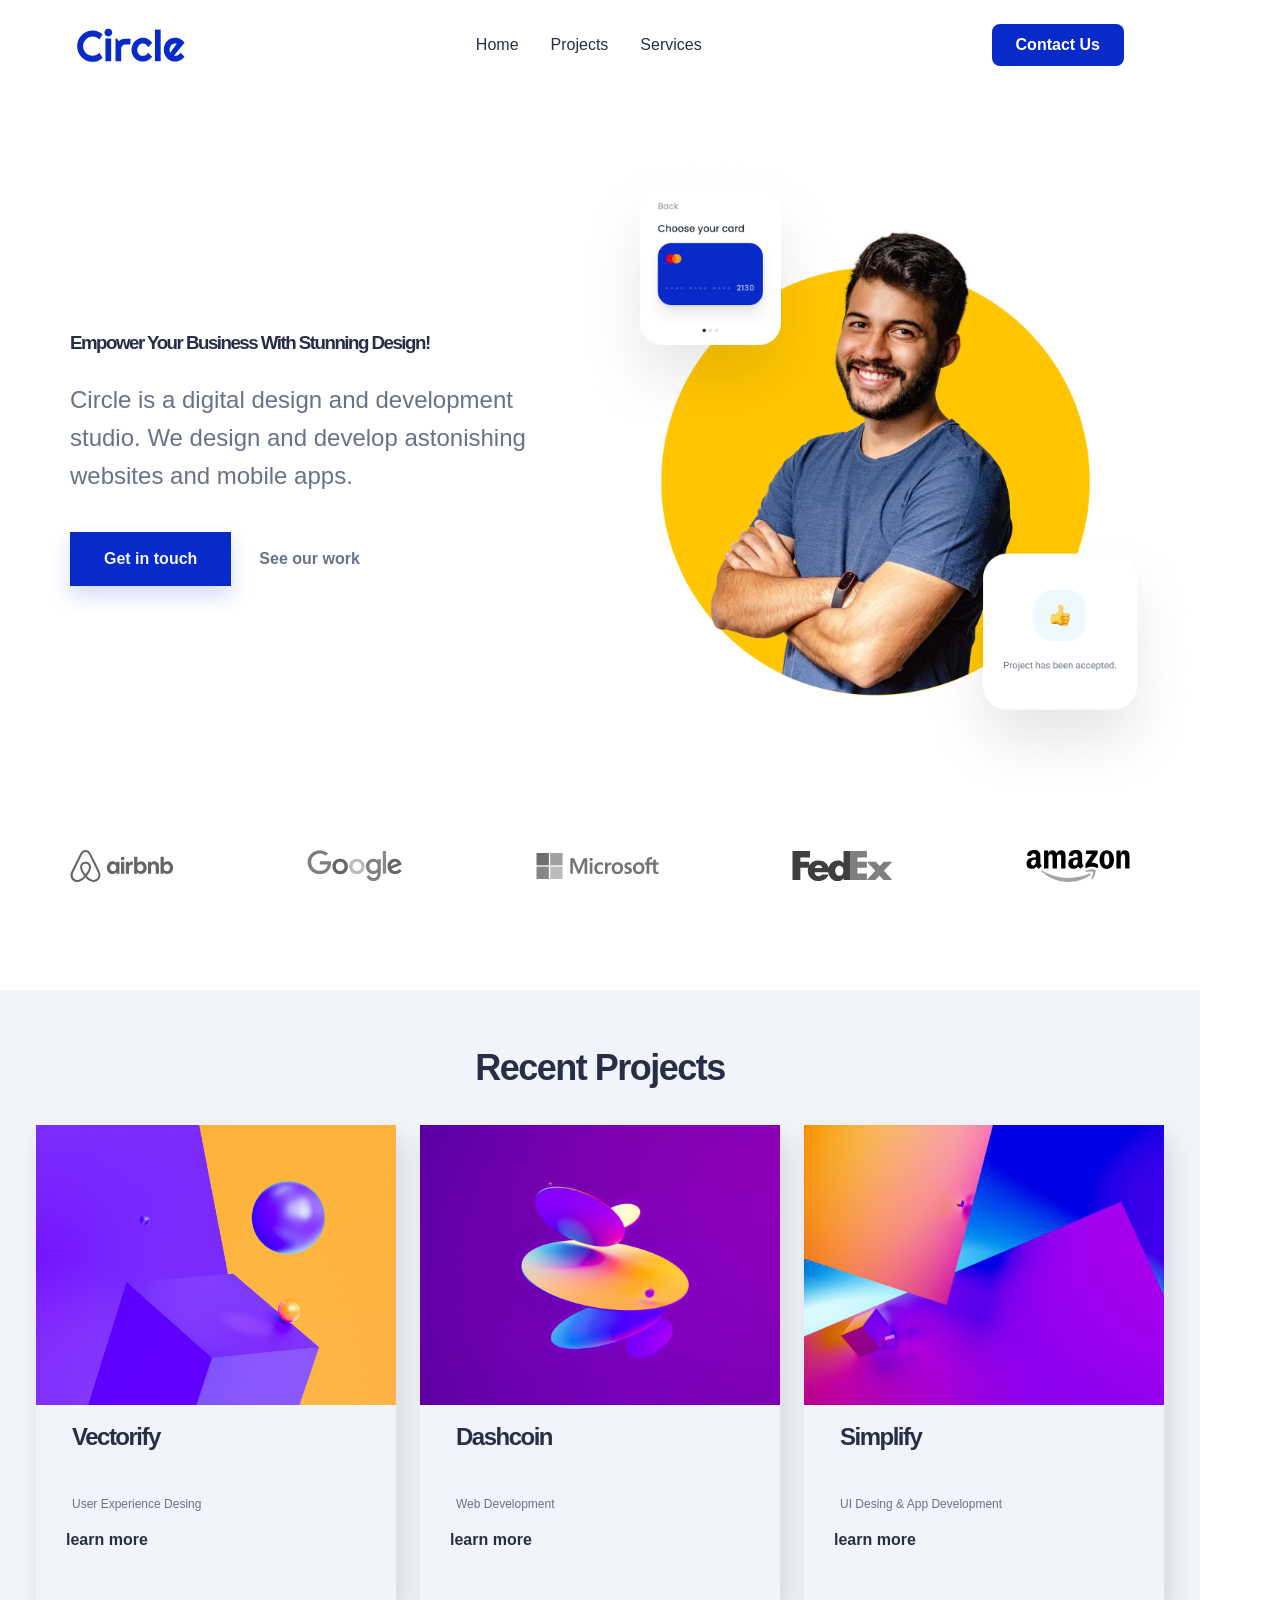
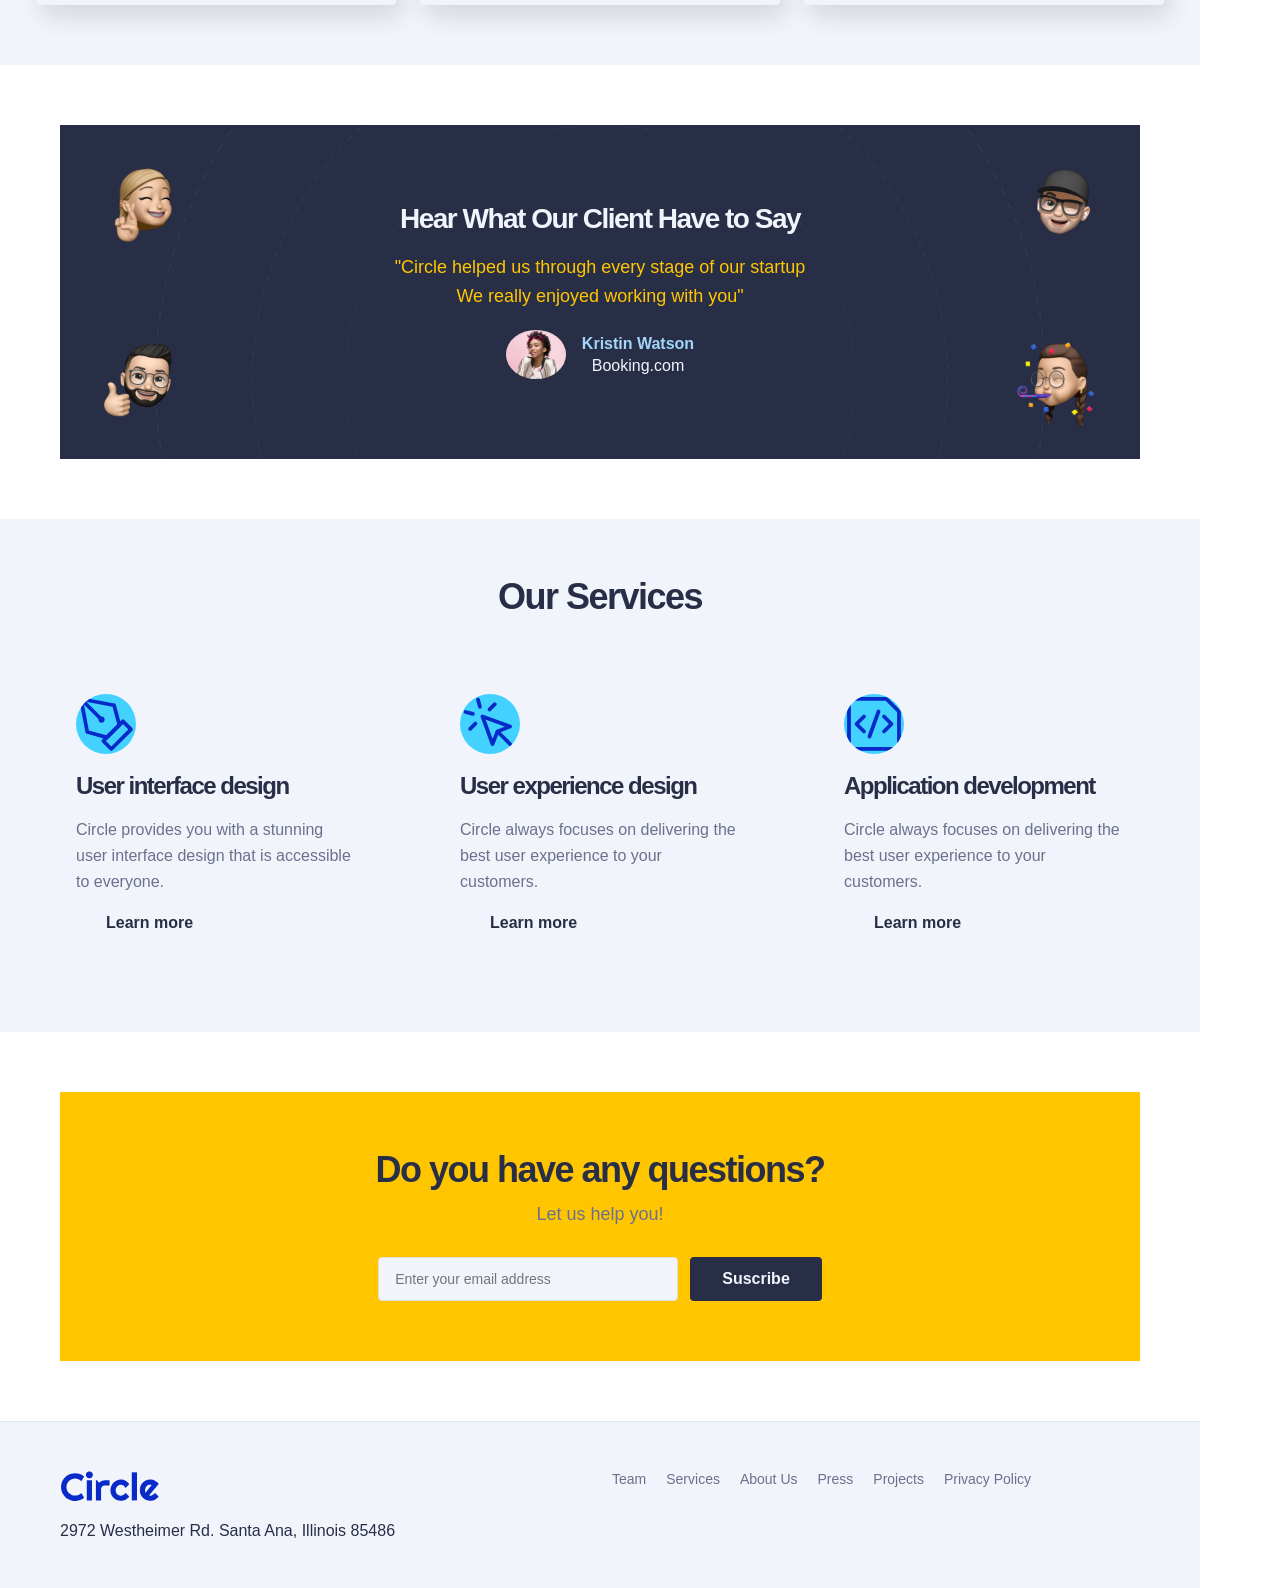
==== index.html @ 549e9a85 "correccion  09-04-2026_1614" ====
<!doctype html>
<html lang="en">
  <head>
    <meta charset="UTF-8" />
    <meta name="viewport" content="width=device-width, initial-scale=1.0" />
    <link rel="stylesheet" href="./css/styleResponsive.css" />
    <link rel="stylesheet" href="./css/global.css" />
    <link rel="stylesheet" href="./css/index.css" />
    <title>Circle</title>
  </head>
  <body>
    <header class="header">
      <nav class="header-inner">
        <img
          src="./assets/logos/circle.svg"
          alt="Logo de circle"
          class="logo"
        />
        <!-- menu_de_navegacion -->
        <input type="checkbox" id="menu-toggle" class="menu-toggle" />
        <label for="menu-toggle" class="hamburger">☰</label>
        <nav class="menu">
          <ul>
            <li><a href="#">Home</a></li>
            <li><a href="#projects">Projects</a></li>
            <li><a href="#services">Services</a></li>
          </ul>
        </nav>

        <button class="btn-contact"><a href="./page/formulario.html">Contact Us</a></button>
      </nav>
    </header>

    <article>
      <!-- Primera seccion -->
      <section class="section1">
        <div class="section1-container">
          <div class="part-One-Section-One">
            <h1>Empower Your Business With Stunning Design!</h1>
            <p>
              Circle is a digital design and development studio. We design and
              develop astonishing websites and mobile apps.
            </p>

            <div class="buttons">
              <a href="#newsletter" class="btn-primary">Get in touch</a>
              <a href="#projects" class="btn-secondary">See our work</a>
            </div>
          </div>

          <div class="part-One-Section-two">
            <img
              class="hero-main"
              src="./assets/hero-section/hero-image.png"
              alt="Hero image"
            />
            <video
              class="hero-video-player"
              src="./assets/hero-section/hero-video.mp4"
              alt="Hero video"
              preload="auto"
              muted
            ></video>
            <img
              class="hero-card card-top"
              src="./assets/hero-section/card-1.png"
              alt="Choose your card"
            />
            <img
              class="hero-card card-bottom"
              src="./assets/hero-section/card-2.png"
              alt="Project accepted"
            />
          </div>
        </div>

        <div class="part-One-Section-three">
          <a href="https://www.airbnb.com" target="_blank" rel="noopener noreferrer">
            <img src="./assets/logos/airbnb-logo.svg" alt="airbnb-logo" loading="lazy" />
          </a>
          <a href="https://www.google.com" target="_blank" rel="noopener noreferrer">
            <img src="./assets/logos/google-logo.svg" alt="google-logo" loading="lazy" />
          </a>
          <a href="https://www.microsoft.com" target="_blank" rel="noopener noreferrer">
            <img src="./assets/logos/microsoft-logo.svg" alt="microsoft-logo" loading="lazy" />
          </a>
          <a href="https://www.fedex.com" target="_blank" rel="noopener noreferrer">
            <img src="./assets/logos/fedex-logo.svg" alt="fedex-logo" loading="lazy" />
          </a>
          <a href="https://www.amazon.com" target="_blank" rel="noopener noreferrer">
            <img src="./assets/logos/amazon-logo.svg" alt="amazon-logo" loading="lazy" />
          </a>
        </div>
      </section>
      <!-- Segunda Seccion -->
      <section class="section2" id="projects">
        <h2>Recent Projects</h2>
        <div class="sectiontwo_container">
          <a href="./page/projectPage.html" class="part-two-target-One">
            <img class="oneImg" src="./assets/projects-section/1.jpg" alt="projects-section" loading="lazy" />
            <h3>Simplify</h3>
            <p>UI Desing & App Development</p>
            <span class="learn-more">learn more</span>
          </a>
          <a href="./page/projectPage.html" class="part-two-target-two">
            <img class="twoImg" src="./assets/projects-section/2.jpg" alt="projects-section2" loading="lazy" />
            <h3>Dashcoin</h3>
            <p>Web Development</p>
            <span class="learn-more">learn more</span>
          </a>
          <a href="./page/projectPage.html" class="part-two-target-three">
            <img class="threeImg" src="./assets/projects-section/3.jpg" alt="projects-section3" loading="lazy" />
            <h3>Vectorify</h3>
            <p>User Experience Desing</p>
            <span class="learn-more">learn more</span>
          </a>
        </div>
      </section>
      <!-- TerceraSección -->
      <section class="section3">
        <img
          src="./assets/testimonial-section/memoji-1.png"
          class="corner tl"
          alt=""
          loading="lazy"
        />
        <img
          src="./assets/testimonial-section/memoji-2.png"
          class="corner tr"
          alt=""
          loading="lazy"
        />
        <img
          src="./assets/testimonial-section/memoji-3.png"
          class="corner bl"
          alt=""
          loading="lazy"
        />
        <img
          src="./assets/testimonial-section/memoji-4.png"
          class="corner br"
          alt=""
          loading="lazy"
        />

        <div class="content">
          <h3>Hear What Our Client Have to Say</h3>
          <p class="testimonial">
            "Circle helped us through every stage of our startup <br />
            We really enjoyed working with you"
          </p>
          <div class="section-profile">
            <img
              src="./assets/testimonial-section/profile.png"
              class="profile"
              alt="imagenprofile"
              loading="lazy"
            />
            <div class="container-name-client">
              <p class="client-name">Kristin Watson</p>
              <p class="client-title">Booking.com</p>
            </div>
            
          </div>
        </div>
      </section>
      <!-- cuartaSeccion -->
      <section class="section4" id="services">
        <h2>Our Services</h2>
        <div class="sectionfour_container">
          <div class="part-four-target-One">
            <img
              class="oneIco"
              src="./assets/services-section/icons/1.svg"
              alt="projects-section"
              loading="lazy"
            />
            <h3>User interface design</h3>
            <p>
              Circle provides you with a stunning user interface design that is
              accessible to everyone.
            </p>
            <a href="#" class="learn-more">Learn more</a>
          </div>
          <div class="part-four-target-two">
            <img
              class="twoIco"
             src="./assets/services-section/icons/2.svg"
              alt="projects-section2"
              loading="lazy"
            />
            <h3>User experience design</h3>
            <p>
              Circle always focuses on delivering the best user experience to
              your customers.
            </p>
            <a href="#" class="learn-more">Learn more</a>
          </div>
          <div class="part-four-target-three">
            <img
              class="threeIco"
              src="./assets/services-section/icons/3.svg"
              alt="projects-section3"
              loading="lazy"
            />
            <h3>Application development</h3>
            <p>
              Circle always focuses on delivering the best user experience to
              your customers.
            </p>
            <a href="#html" class="learn-more">Learn more</a>
          </div>
        </div>
      </section>
      <!-- quitaSeccion -->
      <section id="newsletter">
        <h2>Do you have any questions?</h2>
        <p>Let us help you!</p>
        <div class="sectioFiveEmail">
          <input type="email"  placeholder="Enter your email address" class="email-input">
          <a href="./page/formulario.html" class="btn-submit">Suscribe</a>
        </div>
        
      </section>
    </article>
    <!-- Pie de pagina -->
    <footer class="piePage">
      <article class="footer-container">
        <section>
          <img
            src="./assets/logos/circle.svg"
            alt="Logo de circle"
            class="logo-footer">
          <p>2972 Westheimer Rd. Santa Ana, Illinois 85486</p>
          </section>
        <section>
          <ul class="footer-links">
            <li><a href="#">Team</a></li>
            <li><a href="#services">Services</a></li>
            <li><a href="#">About Us</a></li>
            <li><a href="#">Press</a></li>
            <li><a href="#projects">Projects</a></li>
            <li><a href="./page/error404.html">Privacy Policy</a></li>
          </ul>
        </section>
      </article>
    </footer>
    <script src="./JavaScript/global.js" defer></script>
    <script src="./JavaScript/index.js" defer></script>
    <script src="./JavaScript/heroVideoHover.js" defer></script>
    
    <!-- Service Worker Registration -->
    <script defer>
      if ('serviceWorker' in navigator) {
        window.addEventListener('load', () => {
          navigator.serviceWorker.register('./sw.js')
            .then(reg => {
              if (location.hostname === 'localhost') {
                console.log('✓ Service Worker registrado:', reg.scope);
              }
              
              // Detectar actualizaciones cada 5 segundos
              setInterval(() => {
                reg.update();
              }, 5000);
              
              // Cuando hay una actualización disponible, recargar página
              reg.addEventListener('updatefound', () => {
                const newWorker = reg.installing;
                newWorker.addEventListener('statechange', () => {
                  if (newWorker.state === 'installed' && navigator.serviceWorker.controller) {
                    // Nueva versión disponible, recargar
                    console.log('✓ Nueva versión disponible - recargando...');
                    window.location.reload();
                  }
                });
              });
            })
            .catch(err => {
              if (location.hostname === 'localhost') {
                console.error('✗ Error registrando SW:', err);
              }
            });
        });
      }
    </script>
  </body>
  
</html>
---- css/styleResponsive.css ----
/* ============================================
   RESPONSIVE DESIGN - MEDIA QUERIES
   ============================================ */

/* TABLETS (768px y menores) */
@media (max-width: 768px) {
  * {
    max-width: 100%;
  }

  /* Header */
  .hamburger {
    display: block;
    font-size: 24px;
    cursor: pointer;
  }

  .menu {
    display: none;
  }

  .menu-toggle:checked + .hamburger + .menu {
    display: flex !important;
  }

  .header-inner {
    width: 95%;
    flex-wrap: wrap;
    gap: 20px;
  }

  .menu ul {
    gap: 24px;
    flex-wrap: wrap;
    justify-content: center;
    width: 100%;
  }

  .menu a {
    font-size: 14px;
  }

  .btn-contact {
    padding: 12px 20px;
    font-size: 14px;
  }

  /* Section 1 */
  .section1 {
    padding: 40px 20px;
    min-height: auto;
  }

  .section1-container {
    flex-direction: column;
    gap: 30px;
  }

  .part-One-Section-One {
    max-width: 100%;
  }

  .part-One-Section-One h1 {
    font-size: 32px;
    line-height: 1.3;
    margin-bottom: 16px;
  }

  .part-One-Section-One p {
    font-size: 16px;
    margin-bottom: 24px;
  }

  .buttons {
    flex-direction: row;
    gap: 12px;
    flex-wrap: wrap;
  }

  .btn-primary,
  .btn-secondary {
    flex: 1;
    min-width: 140px;
    padding: 14px 24px;
    font-size: 14px;
  }

  .part-One-Section-two {
    min-height: 350px;
  }

  .hero-main {
    max-width: 280px;
  }

  .card-top {
    width: 35%;
    top: 10%;
    left: 5%;
  }

  .card-bottom {
    width: 35%;
    top: 55%;
    right: 5%;
  }

  .part-One-Section-three {
    margin-top: 40px;
    gap: 15px;
    flex-wrap: wrap;
    justify-content: center;
  }

  .part-One-Section-three img {
    max-height: 25px;
  }

  /* Section 2 */
  .section2,
  .section4 {
    padding: 40px 20px;
  }

  .section2 h2,
  .section4 h2 {
    font-size: 28px;
    margin: 0 0 30px;
  }

  .sectiontwo_container,
  .sectionfour_container {
    flex-direction: column;
    gap: 20px;
  }

  .part-two-target-One,
  .part-two-target-two,
  .part-two-target-three {
    max-width: 100%;
    height: auto;
    padding: 20px;
    margin-bottom: 10px;
  }

  .oneImg,
  .twoImg,
  .threeImg {
    height: 250px;
  }

  .part-two-target-One h3,
  .part-two-target-two h3,
  .part-two-target-three h3 {
    font-size: 20px;
    margin-left: 0;
  }

  .part-two-target-One p,
  .part-two-target-two p,
  .part-two-target-three p {
    font-size: 14px;
    margin-left: 0;
  }

  /* Section 3 */
  .section3 {
    padding: 60px 20px;
    margin: 0;
    background-size: cover;
  }

  .section3 h3 {
    font-size: 24px;
    margin: 0 0 16px;
  }

  .section3 p {
    font-size: 15px;
    margin: 0 0 24px;
    line-height: 1.6;
  }

  .corner {
    width: 12%;
  }
  .tl,
  .tr,
  .bl,
  .br {
    display: none !important;
  }


  .content {
    max-width: 100%;
  }

  .section-profile {
    flex-direction: row;
    align-items: center;
    gap: 16px;
    margin-top: 20px;
  }

  .profile {
    width: 50px;
    flex-shrink: 0;
  }

  .section-profile p {
    margin: 0;
    font-size: 14px;
  }

  /* Section 4 */
  .part-four-target-One,
  .part-four-target-two,
  .part-four-target-three {
    max-width: 100%;
    padding: 30px;
    margin-bottom: 15px;
  }

  .oneIco,
  .twoIco,
  .threeIco {
    width: 60px;
  }

  .part-four-target-One h3,
  .part-four-target-two h3,
  .part-four-target-three h3 {
    font-size: 20px;
    margin: 0;
  }

  .part-four-target-One p,
  .part-four-target-two p,
  .part-four-target-three p {
    font-size: 14px;
    margin: 0;
  }

  /* Section 5 */
  .section5 {
    width: 95%;
    margin: 40px auto;
    padding: 40px 20px;
  }

  .section5 h2 {
    font-size: 28px;
    margin: 0 0 16px;
  }

  .section5 p {
    font-size: 16px;
    margin: 0 0 24px;
  }

  .sectionFiveEmail {
    flex-direction: row;
    gap: 12px;
    padding: 0;
    flex-wrap: wrap;
    justify-content: center;
  }

  .email-input {
    width: auto;
    min-width: 300px;
    height: 44px;
    font-size: 14px;
  }

  .btn-submit {
    width: auto;
    padding: 0 32px;
    height: 44px;
  }

  /* Footer */
  .footer-container {
    width: 95%;
    flex-direction: column;
    gap: 30px;
  }

  .footer-container section {
    max-width: 100%;
  }

  .table-footer td {
    padding: 15px;
  }

  .footer-links {
    gap: 15px;
  }

  .footer-links li a {
    font-size: 0.9rem;
  }
}

/* SMARTPHONES (480px y menores) */
@media (max-width: 480px) {
  * {
    max-width: 100%;
  }

  /* Header */
  .hamburger {
    display: block;
    order: 3;
    font-size: 24px;
    padding: 8px;
  }

  .menu {
    display: none;
  }

  .menu-toggle:checked + .hamburger + .menu {
    display: flex !important;
    position: fixed;
    top: 70px;
    left: 0;
    right: 0;
    z-index: 1000;
  }

  .header-inner {
    flex-direction: row;
    width: 100%;
    gap: 10px;
    padding: 16px;
  }

  .logo {
    width: 100px;
    order: 1;
  }

  .btn-contact {
    order: 2;
    width: auto;
    padding: 10px 16px;
    font-size: 12px;
  }

  .menu ul {
    gap: 0;
    flex-direction: column;
    align-items: stretch;
    width: 100%;
  }

  .menu ul li {
    width: 100%;
    border-bottom: 1px solid #f0f0f0;
  }

  .menu a {
    font-size: 14px;
    display: block;
    padding: 16px;
    color: #6b6f86;
  }

  .menu a:hover {
    background: #f6f6fb;
  }

  /* Section 1 */
  .section1 {
    padding: 30px 15px;
    min-height: auto;
  }

  .section1-container {
    flex-direction: column;
    gap: 20px;
  }

  .part-One-Section-One h1 {
    font-size: 28px;
    line-height: 1.3;
    margin-bottom: 16px;
    font-weight: 800;
  }

  .part-One-Section-One p {
    font-size: 14px;
    margin-bottom: 20px;
    line-height: 1.6;
  }

  .buttons {
    flex-direction: column;
    gap: 12px;
  }

  .btn-primary,
  .btn-secondary {
    width: 100%;
    padding: 14px 20px;
    font-size: 14px;
  }

  .part-One-Section-two {
    min-height: 280px;
    order: -1;
  }

  .hero-main {
    max-width: 100%;
    width: 80%;
  }

  .card-top,
  .card-bottom {
    width: 35%;
    display: none;
  }

  .part-One-Section-three {
    flex-direction: row;
    margin-top: 20px;
    gap: 12px;
    align-items: center;
    justify-content: center;
    flex-wrap: wrap;
  }

  .part-One-Section-three img {
    max-height: 20px;
  }

  .part-One-Section-three a {
    flex: 1;
    min-width: 50px;
  }
  .section2,
  .section4 {
    padding: 30px 15px;
  }

  .section2 h2,
  .section4 h2 {
    font-size: 24px;
    margin: 0 0 24px;
    text-align: center;
  }

  .sectiontwo_container,
  .sectionfour_container {
    gap: 16px;
  }

  .part-two-target-One,
  .part-two-target-two,
  .part-two-target-three {
    padding: 16px;
  }

  .oneImg,
  .twoImg,
  .threeImg {
    height: 180px;
  }

  .part-two-target-One h3,
  .part-two-target-two h3,
  .part-two-target-three h3 {
    font-size: 18px;
    margin: 0;
    margin-left: 0;
  }

  .part-two-target-One p,
  .part-two-target-two p,
  .part-two-target-three p {
    font-size: 13px;
    margin: 0;
    margin-left: 0;
  }

  .learn-more {
    font-size: 14px;
    padding: 0 !important;
  }

  .oneImg,
  .twoImg,
  .threeImg {
    height: 200px;
  }

  /* Section 3 */
  .section3 {
    padding: 40px 15px;
    margin: 0;
    background-size: cover;
  }

  .section3 h3 {
    font-size: 20px;
    margin: 0 0 16px;
  }

  .section3 p {
    font-size: 13px;
    line-height: 1.6;
    margin: 0 0 24px;
  }

  .corner {
    width: 15vw;
    display: none;
  }

  .tl,
  .tr,
  .bl,
  .br {
    display: none !important;
  }

  .content {
    max-width: 100%;
  }

  .section-profile {
    flex-direction: column;
    align-items: center;
    gap: 12px;
    margin-top: 16px;
  }

  .profile {
    width: 50px;
    margin: 0;
  }

  .section-profile p {
    margin: 0;
    font-size: 13px;
  }

  /* Section 4 */
  .part-four-target-One,
  .part-four-target-two,
  .part-four-target-three {
    padding: 24px;
    margin-bottom: 12px;
  }

  .part-four-target-One h3,
  .part-four-target-two h3,
  .part-four-target-three h3 {
    font-size: 18px;
    margin: 0;
  }

  .part-four-target-One p,
  .part-four-target-two p,
  .part-four-target-three p {
    font-size: 13px;
    margin: 0;
  }

  .oneIco,
  .twoIco,
  .threeIco {
    width: 50px;
    height: 50px;
  }

  .part-four-target-One a,
  .part-four-target-two a,
  .part-four-target-three a {
    font-size: 14px;
  }

  /* Section 5 */
  .section5 {
    width: 95%;
    margin: 30px auto;
    padding: 30px 20px;
  }

  .section5 h2 {
    font-size: 24px;
    margin: 0 0 12px;
  }

  .section5 p {
    font-size: 14px;
    margin: 0 0 20px;
  }

  .sectionFiveEmail {
    flex-direction: column;
    gap: 12px;
    padding: 0;
  }

  .email-input {
    width: 100%;
    height: 44px;
    font-size: 14px;
  }

  .btn-submit {
    width: 100%;
    height: 44px;
    font-size: 14px;
    padding: 0;
    margin: 0;
  }

  /* Footer */
  .footer-container {
    width: 95%;
    flex-direction: column;
    gap: 20px;
    text-align: center;
  }

  .footer-container section {
    max-width: 100%;
  }

  .footer-container section p {
    font-size: 13px;
    margin: 0;
  }

  .logo-footer {
    width: 20px;
  }

  .footer-links {
    flex-direction: row;
    gap: 12px;
    flex-wrap: wrap;
    justify-content: center;
  }

  .footer-links li a {
    font-size: 12px;
    padding: 0 8px;
  }

  .piePage {
    padding: 20px 0;
    background: #f6f6fb;
  }
}

/* LARGE SCREENS (1920px y mayores) */
@media (min-width: 1920px) {
  * {
    max-width: 1400px;
  }

  .section1 {
    padding: 80px 100px 60px;
  }

  .section1-container {
    gap: 60px;
  }

  .part-One-Section-One h1 {
    font-size: 3.5rem;
  }

  .part-One-Section-One p {
    font-size: 1.8rem;
  }

  .hero-main {
    max-width: 550px;
  }

  .section2,
  .section4 {
    padding: 80px 100px 60px;
  }

  .section2 h2,
  .section4 h2 {
    font-size: 42px;
  }

  .part-One-Section-three {
    margin-top: 120px;
    gap: 60px;
  }

  .section3 {
    padding: 100px 0;
    margin: 8%;
  }

  .section3 h3 {
    font-size: 32px;
  }

  .section5 {
    width: 90%;
  }

  .section5 h2 {
    font-size: 32px;
  }
}
---- css/global.css ----
:root {
  /* Colores */
  --color-primary: #072ac8;
  --color-secondary: #a2d6f9;
  --color-accent: #43d2ff;
  --color-accent-light: #d1edff;
  --color-text-secondary: #6b708d;
  --color-text-primary: #292e47;
  --color-warning: #ffc600;
  --color-bg-light: #f2f4fc;
  --color-bg-light-blue: #ecf7ff;

  /* Tipografía */
  --font-h1: Heading H1 60 Bold;
  --font-h2: Heading H2 50 Bold;
  --font-h3: Heading H3 40 Bold;
  --font-h4: Heading H4 24 Bold;
  --font-body-lg: Body Intro Text 24 Medium;
  --font-body: Body Intro Text 20 Regular;
  --font-text-sm: Heading Text 17 Regular;
  --font-text-sm-medium: Heading Text 17 Medium;
  --font-caption: Caption 1 text 15 Regular;
  --font-caption-medium: Caption 2 text 15 Regular;
}

* {
  max-width: 1200px;
  /* background-color: var(--color-bg-light); */
  margin: 0;
  padding: 0;
  box-sizing: border-box;
  font-family: "Roboto", sans-serif;
}
h1,
h2,
h3,
h4 {
  line-height: 0.98;
  margin: 0 0 28px;
  font-weight: 800;
  letter-spacing: -1.5px;
  color: var(--color-text-primary);
}
h1 {
  font-family: var(--font-h1);
}
h2 {
  font-family: var(--font-h2);
}
h3 {
  font-family: var(--font-h3);
}
h4 {
  font-family: var(--font-h4);
}
/* Cabecera */

.header {
  background-color: rgba(255, 255, 255, 0.882);
  padding: 24px 0;
  position: sticky;
  top: 0;
  z-index: 100;
}

.header-inner {
  width: min(1200px, 90%);
  margin: 0 auto;
  display: flex;
  align-items: center;
  justify-content: space-between;
  padding: 0 16px;
}

.menu {
  display: flex;
  align-items: center;
  gap: 32px;
  flex: 1;
  justify-content: center;
}

.menu ul {
  list-style: none;
  display: flex;
  gap: 32px;
  margin: 0;
  padding: 0;
}


.menu a {
  color: var(--color-text-primary);
  font-size: 16px;
  font-weight: 500;
  text-decoration: none;
  transition: color 0.3s ease;
}

.menu a:hover {
  color: var(--color-primary);
}

.btn-contact {
  background-color: var(--color-primary);
  color: #ffffff;
  padding: 12px 24px;
  border: none;
  border-radius: 8px;
  font-size: 16px;
  font-weight: 600;
  cursor: pointer;
  transition: all 0.3s ease;
  flex-shrink: 0;
}

.btn-contact a{
  color: #ffffff;
  text-decoration: none;
}

.btn-contact:hover {
  background-color: var(--color-accent);
  color: var(--color-text-primary);
  transform: scale(1.05);
}

.footer {
  margin: 10%;
}
.logo {
  width: 110px;
  height: auto;
}
.logo-footer {
  width: 100px;
  height: auto;
}
.logo-link {
  display: inline-block;
}



/* Hamburger Menu */
.hamburger {
  display: none;
  font-size: 28px;
  cursor: pointer;
  color: var(--color-text-primary);
}

.menu-toggle {
  display: none;
}

.menu-toggle:checked + .hamburger + .menu {
  display: flex;
  flex-direction: column;
  position: absolute;
  top: 70px;
  left: 0;
  right: 0;
  background: var(--color-bg-light);
  width: 100%;
  gap: 0;
}

.menu-toggle:checked + .hamburger + .menu ul {
  flex-direction: column;
  gap: 0;
  width: 100%;
}

.menu-toggle:checked + .hamburger + .menu ul li {
  width: 100%;
  border-bottom: 1px solid #f0f0f0;
}

.menu-toggle:checked + .hamburger + .menu ul li a {
  display: block;
  padding: 16px 20px;
}
#newsletter {
  width: 90%;
  height: auto;
  background: var(--color-warning);
  text-align: center;
  margin: 5%;
  padding: 60px 0;
  box-shadow: 0 2px 4px rgba(0, 0, 0, 0.05);
}

#newsletter h2 {
  background: none;
  font-size: 36px;
  color: var(--color-text-primary);
  padding: 0 0 16px;
  margin: 0;
  font-weight: 800;
}
#newsletter p {
  background: none;
  color: var(--color-text-secondary);
  font-size: 18px;
  padding: 0 0 32px;
  margin: 0;
}
.sectioFiveEmail {
  background: none;
  display: flex;
  gap: 12px;
  justify-content: center;
  align-items: center;
  flex-wrap: wrap;
}
.email-input {
  height: 44px;
  background: var(--color-bg-light);
  color: var(--color-text-secondary);
  padding: 12px 16px;
  width: 300px;
  border: 1px solid #e0e0e0;
  border-radius: 4px;
  font-size: 14px;
}
.btn-submit {
  height: 44px;
  background: var(--color-text-primary);
  color: var(--color-bg-light);
  border: none;
  padding: 0 32px;
  font-size: 16px;
  font-weight: 700;
  cursor: pointer;
  margin: 0;
  text-decoration: none;
  display: inline-flex;
  align-items: center;
  border-radius: 4px;
  transition: var(--color-bg-light) 0.3s ease;
}

.btn-submit:hover {
  background: var(--color-primary);
}

/* Pie de página */

.piePage {
  padding: 48px 0;
  background-color: var(--color-bg-light);
  border-top: 1px solid var(--color-accent-light);
}

.footer-container {
  width: 90%;
  max-width: 1200px;
  margin: 0 auto;
  display: flex;
  gap: 24px;
  justify-content: space-between;
  flex-direction: row;
  align-items: flex-start;
  text-align: left;
}

.footer-container section {
  flex: 1;
  padding: 0;
  display: flex;
  flex-direction: column;
  gap: 20px;
}

.footer-links {
  list-style: none;
  display: flex;
  flex-wrap: wrap;
  gap: 20px;
  padding: 0;
  margin: 0;
}

.footer-links li a {
  text-decoration: none;
  color: var(--color-text-secondary);
  font-size: 14px;
  font-weight: 500;
  transition: color 0.3s ease;
}

.footer-links li a:hover {
  color: var(--color-primary);
}
---- css/index.css ----
html {
  scroll-behavior: smooth;
  display: block;
}
body {
  margin: 0;
  font-family: Arial, sans-serif;
  color: var(--color-text-primary);
}


/*Primera seccion*/

.section1 {
  min-height: 100vh;
  padding: 60px 70px 40px;
  box-sizing: border-box;
}

.section1-container {
  display: flex;
  align-items: center;
  justify-content: space-between;
  gap: 40px;
}

.part-One-Section-One {
  flex: 1;
  max-width: 560px;
}

.part-One-Section-One h1 {
  font-family: var(--font-h1);
  line-height: 0.98;
  margin: 0 0 28px;
  font-weight: 800;
  letter-spacing: -1.5px;
  color: var(--color-text-primary);
}

.part-One-Section-One p {
  font-size: 1.5rem;
  line-height: 1.6;
  color: var(--color-text-secondary);
  margin: 0 0 36px;
  max-width: 520px;
}

.buttons {
  display: flex;
  align-items: center;
  gap: 28px;
}

.btn-primary,
.btn-secondary {
  border: none;
  cursor: pointer;
  font-size: 16px;
  font-weight: 700;
  text-decoration: none;
  display: inline-block;
}

.btn-primary {
  background: var(--color-primary);
  color: var(--color-bg-light);
  padding: 18px 34px;
  box-shadow: 0 10px 20px rgba(22, 63, 214, 0.18);
}

.btn-secondary {
  background: transparent;
  color: var(--color-text-secondary);
  font-weight: 600;
}

.part-One-Section-two {
  flex: 1;
  position: relative;
  min-height: 620px;
  display: flex;
  justify-content: center;
  align-items: center;
}

.hero-main {
  position: relative;
  z-index: 1;
  max-width: 430px;
  width: 100%;
  height: auto;
  opacity: 1;
  transition: opacity 0.5s ease-in-out;
  cursor: pointer;
}

.hero-main:hover {
  cursor: pointer;
}

.hero-video-player {
  position: absolute;
  top: 50%;
  left: 50%;
  transform: translate(-50%, -50%);
  z-index: 1;
  max-width: 430px;
  width: 100%;
  height: auto;
  opacity: 0;
  pointer-events: none;
  transition: opacity 0.5s ease-in-out;
  border-radius: 4px;
  display: block;
}

.hero-card {
  position: absolute;
  z-index: 2;
  height: auto;
  opacity: 1;
  transition: opacity 0.5s ease-in-out;
}

.card-top {
  background: none;
  width: 280px;
  top:0;
  left: -50px;
}

.card-bottom {
  background: none;
  width: 280px;
  top: 60%;
  bottom: 0;
  right: -70px;
}

.part-One-Section-three {
  display: flex;
  justify-content: space-between;
  align-items: center;
  gap: 40px;
  margin-top: 80px;
  flex-wrap: wrap;
}

.part-One-Section-three img {
  max-height: 40px;
  width: auto;
  filter: grayscale(1);
  transition:
    filter 0.25s ease,
    transform 0.25s ease;
}

.part-One-Section-three img:hover {
  filter: grayscale(0);
  transform: scale(2.02);
}
/*Seccion dos */
.section2,
.section4 {
  width: 100%;
  padding: 60px 20px;
  background: var(--color-bg-light);
}

.section2 h2,
.section4 h2 {
  margin: 0 0 40px;
  font-size: 36px;
  font-weight: 800;
  color: var(--color-text-primary);
  text-align: center;
}

.sectiontwo_container,
.sectionfour_container {
  width: 100%;
  max-width: 1200px;
  margin: 0 auto;
  display: flex;
  flex-direction: row;
  gap: 24px;
  justify-content: center;
  flex-wrap: wrap;
}

.part-two-target-One,
.part-two-target-two,
.part-two-target-three {
  flex: 1;
  max-width: 360px;
  height: 480px; /* Altura fija para TODOS */
  background: var(--color-bg-light);
  padding: 0;
  box-shadow: 6px 12px 25px rgba(0, 0, 0, 0.12);
  display: flex;
  flex-direction: column;
  gap: 20px;
  transition:
    transform 0.3s ease,
    box-shadow 0.3s ease;
  text-decoration: none;
  border-radius: 4px;
}
/* hover seccion 2 */
.part-two-target-One:hover,
.part-two-target-two:hover,
.part-two-target-three:hover {
  transform: translateY(-10px);
  box-shadow: 8px 16px 35px rgba(0, 0, 0, 0.18);
}

.learn-more {
  background-color: transparent;
  margin-left: 30px;
  color: var(--color-text-primary);
  border: none;
  padding: 0;
  font-weight: 600;
  cursor: pointer;
  align-self: flex-start;
  text-decoration: none;
  font-size: 16px;
}

.oneImg,
.twoImg,
.threeImg {
  width: 100%;
  height: 280px; /* Altura fija para las imágenes */
  object-fit: cover;
}

.part-two-target-One h3,
.part-two-target-two h3,
.part-two-target-three h3 {
  font-size: 24px;
  font-weight: 700;
  color: var(--color-text-primary);
  margin-left: 10%;
}

.part-two-target-One p,
.part-two-target-two p,
.part-two-target-three p {
  color: var(--color-text-secondary);
  font-size: 12px;
  margin-left: 10%;
}

/* Seccion 3 */
.section3 {
  background: var(--color-text-primary);
  background-image: url(../assets/testimonial-section/orbit.png);
  background-size: cover;
  background-repeat: no-repeat;
  text-align: -webkit-center;
  position: relative;
  padding: 80px 0;
  margin: 5%;
}
.section3 h3 {
  background: none;
  color: var(--color-bg-light);
  font-size: 28px;
  margin-bottom: 20px;
}

.quote {
  color: var(--color-bg-light);
  position: absolute;
  top: 50%;
  left: 50%;
  transform: translate(-50%, -50%);
  width: 120px;
  height: auto;
  z-index: 3;
  background: url("../assets/testimonial-section/orbit.png");
}
.corner {
  position: absolute;
  width: 100px;
  height: auto;
  z-index: 2;
  pointer-events: none;
  background: none;
}

.tl {
  top: 30px;
  left: 30px;
}
.tr {
  top: 30px;
  right: 30px;
}
.bl {
  bottom: 30px;
  left: 30px;
}
.br {
  bottom: 30px;
  right: 30px;
}

.content {
  background: none;
  width: 100%;
  display: flex;
  position: relative;
  z-index: 1;
  color: var(--color-bg-light);
  max-width: 600px;
  flex-wrap: nowrap;
  flex-direction: column;
  align-items: center;
}
.testimonial {
  background: none;;
  color: var(--color-warning);
  font-size: 18px;
  line-height: 1.6;
  text-align: center;
  max-width: 500px;
}
.container-name-client {
  background: none;
  display: flex;
  flex-direction: column;
  gap: 4px;
}
.client-name {
  background: none;
  color: var(--color-secondary);
  font-size: 16px;
  font-weight: 600;
}
.section-profile {
  background: none;
  display: flex;
  gap: 16px;
  margin-top: 20px;
  align-items: center;
}
.client-title {
  background: none;
}
.profile {
  border-radius: 50%;
  width: 60px;
  height: auto;
}
/* Seccion4 */

.part-four-target-One,
.part-four-target-two,
.part-four-target-three {
  flex: 1;
  max-width: 360px;
  height: auto;
  background: var(--color-bg-light);
  padding: 40px;
  /* box-shadow: 6px 12px 25px rgba(0, 0, 0, 0.12); */
  display: flex;
  flex-direction: column;
  gap: 20px;
  transition:
    transform 0.3s ease,
    box-shadow 0.3s ease;
  border-radius: 4px;
}
.part-four-target-One:hover,
.part-four-target-two:hover,
.part-four-target-three:hover {
  transform: translateY(-10px);
  box-shadow: 8px 16px 35px rgba(0, 0, 0, 0);
}
.part-four-target-One h3,
.part-four-target-two h3,
.part-four-target-three h3 {
  font-size: 24px;
  font-weight: 700;
  color: var(--color-text-primary);
  margin: 0;
}

.part-four-target-One p,
.part-four-target-two p,
.part-four-target-three p {
  color: var(--color-text-secondary);
  font-size: 16px;
  margin: 0;
  line-height: 1.6;
}

.part-four-target-One a,
.part-four-target-two a,
.part-four-target-three a {
  color: var(--color-text-primary);
  text-decoration: none;
  font-weight: 600;
  font-size: 16px;
}

.oneIco,
.twoIco,
.threeIco {
  width: 60px;
  height: 60px;
  background: var(--color-accent);
  border-radius: 50%;
  display: flex;
  align-items: center;
  justify-content: center;
}
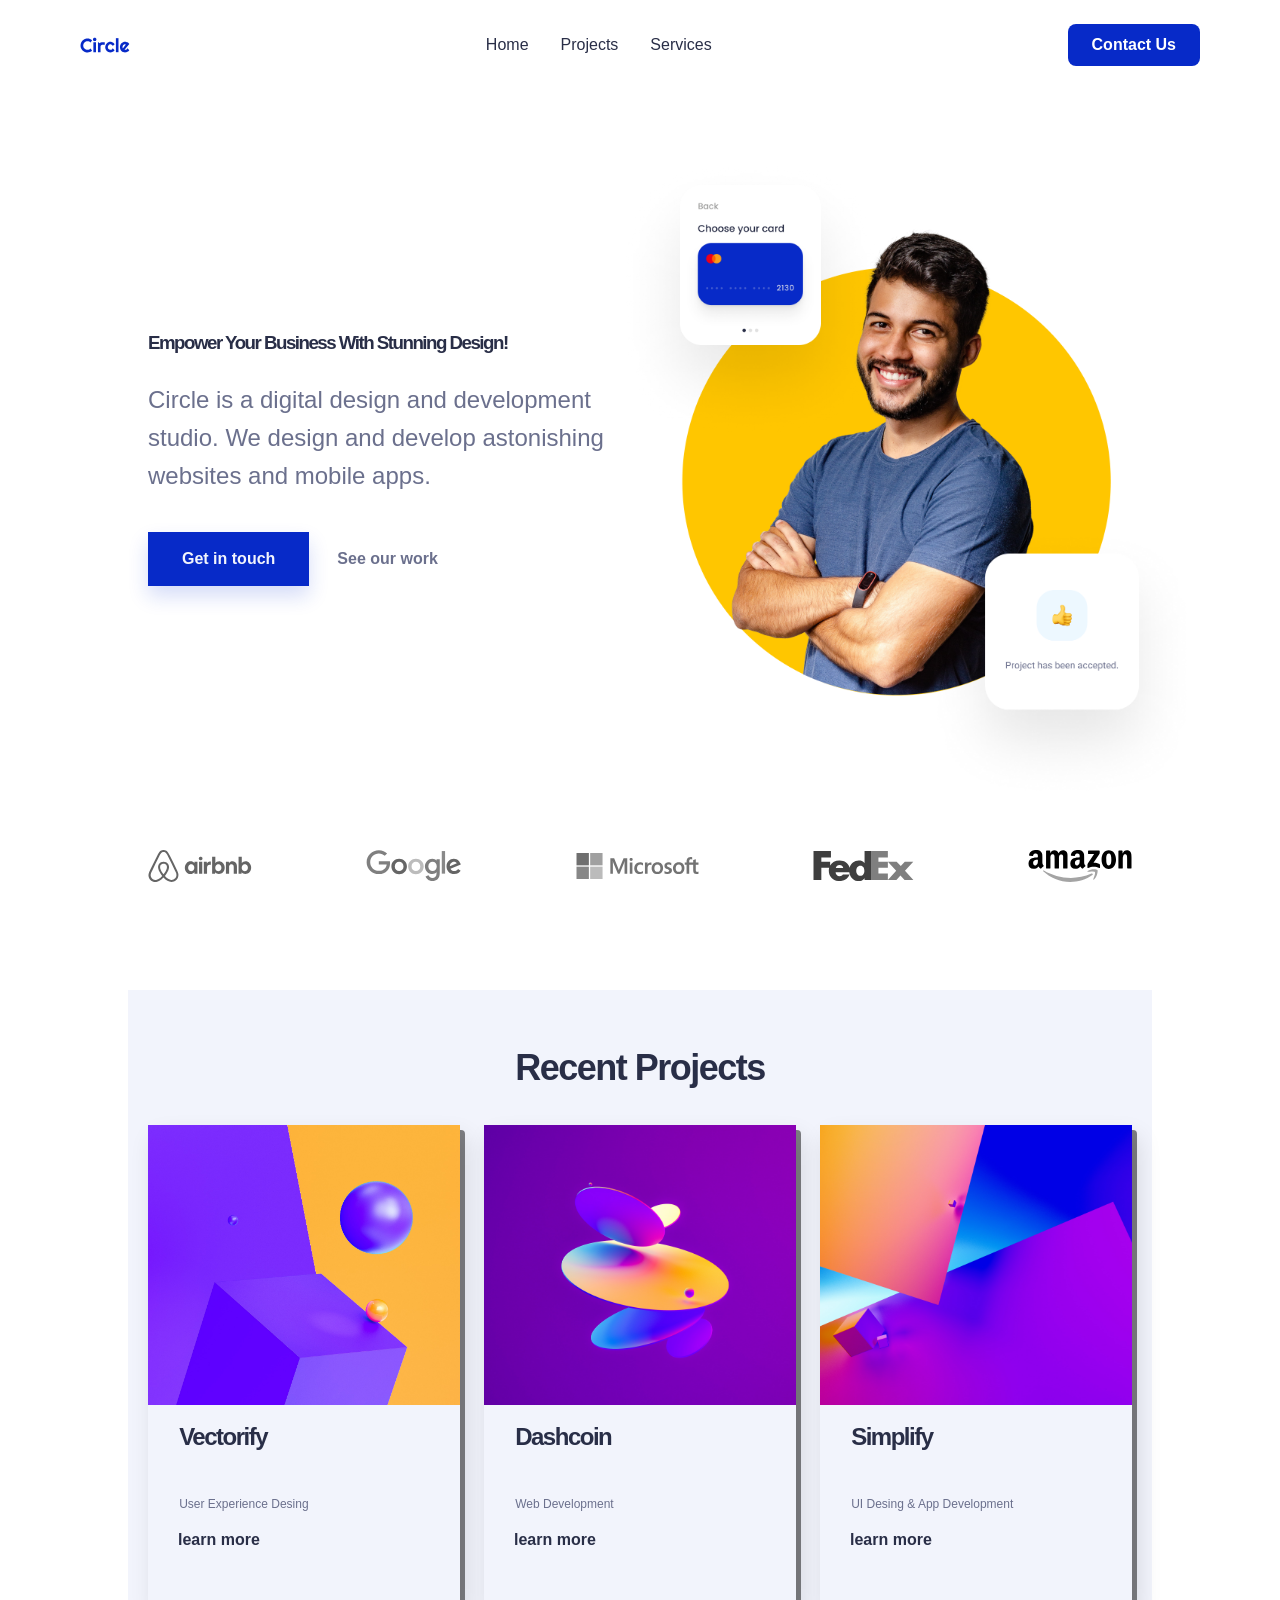
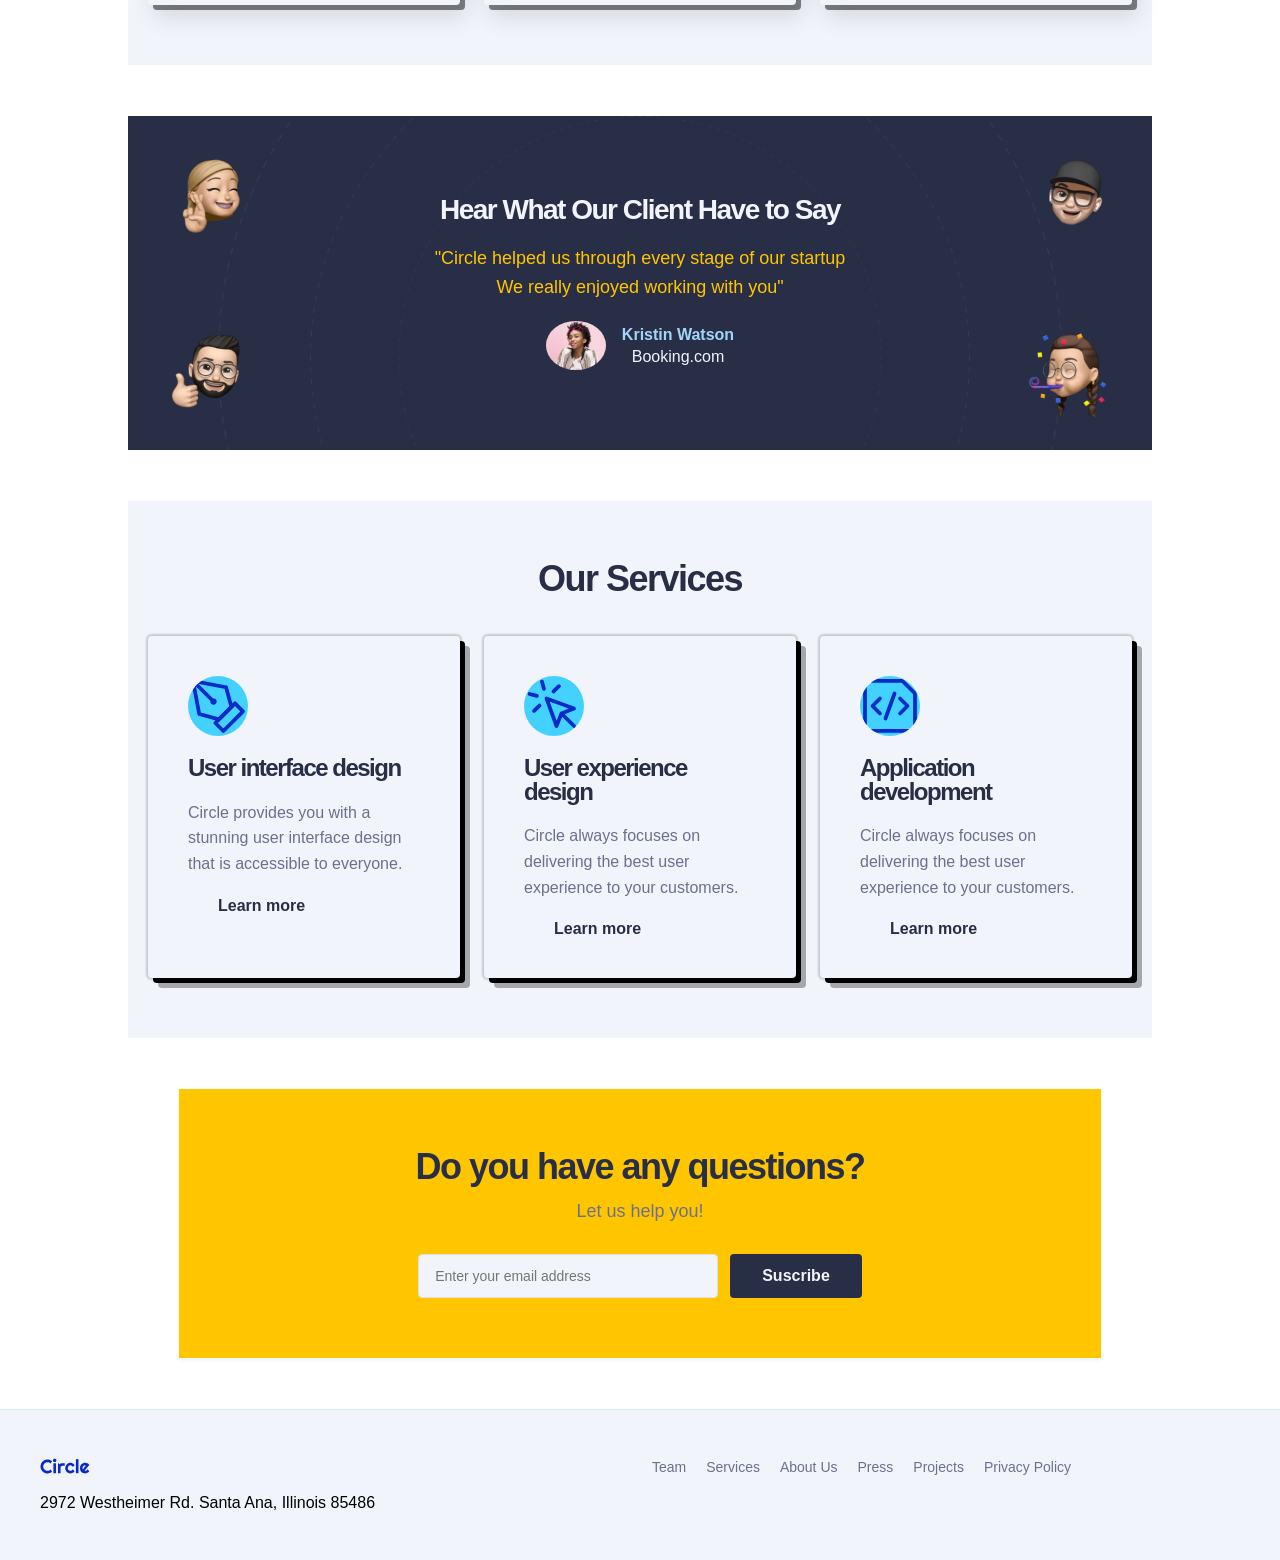
==== commit 238c67a2: "final del dia 10-04-2026_1800" ====
--- a/index.html
+++ b/index.html
@@ -3,9 +3,10 @@
   <head>
     <meta charset="UTF-8" />
     <meta name="viewport" content="width=device-width, initial-scale=1.0" />
-    <link rel="stylesheet" href="./css/styleResponsive.css" />
     <link rel="stylesheet" href="./css/global.css" />
     <link rel="stylesheet" href="./css/index.css" />
+    <link rel="stylesheet" href="./css/styleResponsive.css" />
+   
     <title>Circle</title>
   </head>
   <body>
--- a/css/global.css
+++ b/css/global.css
@@ -1,106 +1,127 @@
+/* ==============================================
+   VARIABLES GLOBALES (COLORS & TYPOGRAPHY)
+============================================== */
 :root {
-  /* Colores */
-  --color-primary: #072ac8;
-  --color-secondary: #a2d6f9;
-  --color-accent: #43d2ff;
-  --color-accent-light: #d1edff;
-  --color-text-secondary: #6b708d;
-  --color-text-primary: #292e47;
-  --color-warning: #ffc600;
-  --color-bg-light: #f2f4fc;
-  --color-bg-light-blue: #ecf7ff;
-
-  /* Tipografía */
-  --font-h1: Heading H1 60 Bold;
-  --font-h2: Heading H2 50 Bold;
-  --font-h3: Heading H3 40 Bold;
-  --font-h4: Heading H4 24 Bold;
-  --font-body-lg: Body Intro Text 24 Medium;
-  --font-body: Body Intro Text 20 Regular;
-  --font-text-sm: Heading Text 17 Regular;
-  --font-text-sm-medium: Heading Text 17 Medium;
-  --font-caption: Caption 1 text 15 Regular;
-  --font-caption-medium: Caption 2 text 15 Regular;
-}
-
+  /* Colores principales del diseño */
+  --color-primary:         #072ac8;     /* Color principal (azul oscuro) */
+  --color-secondary:       #a2d6f9;     /* Azul claro secundario */
+  --color-accent:          #43d2ff;     /* Acento claro (cian/azul claro) */
+  --color-accent-light:    #d1edff;     /* Fondo azul muy claro */
+  --color-text-secondary:  #6b708d;     /* Gris azulado para texto secundario */
+  --color-text-primary:    #292e47;     /* Gris oscuro para texto principal */
+  --color-warning:         #ffc600;     /* Amarillo para alertas / newsletter */
+  --color-bg-light:        #f2f4fc;     /* Fondo claro general */
+  --color-bg-light-blue:   #ecf7ff;     /* Fondo azulado muy claro */
+
+  /* Tipografías (debes asegurarte de que estos tipos estén cargados en tu HTML) */
+  --font-h1:               "Heading H1 60 Bold", sans-serif;
+  --font-h2:               "Heading H2 50 Bold", sans-serif;
+  --font-h3:               "Heading H3 40 Bold", sans-serif;
+  --font-h4:               "Heading H4 24 Bold", sans-serif;
+  --font-body-lg:          "Body Intro Text 24 Medium", sans-serif;
+  --font-body:             "Body Intro Text 20 Regular", sans-serif;
+  --font-text-sm:          "Heading Text 17 Regular", sans-serif;
+  --font-text-sm-medium:   "Heading Text 17 Medium", sans-serif;
+  --font-caption:          "Caption 1 text 15 Regular", sans-serif;
+  --font-caption-medium:   "Caption 2 text 15 Regular", sans-serif;
+}
+
+
+/* ==============================================
+   RESET & ESTILOS GLOBALES
+============================================== */
 * {
-  max-width: 1200px;
-  /* background-color: var(--color-bg-light); */
+ 
+  /* Máximo ancho global para evitar que ningún elemento se pase de 1200px */
+  /* max-width: px; */
+
+  /* Reset básico */
   margin: 0;
   padding: 0;
   box-sizing: border-box;
+  /* outline: 1px solid red; */
+
+  /* Fuente global */
   font-family: "Roboto", sans-serif;
 }
+
+
+
+
+/* ==============================================
+   ENCABEZADOS (H1–H4)
+============================================== */
 h1,
 h2,
 h3,
 h4 {
-  line-height: 0.98;
-  margin: 0 0 28px;
-  font-weight: 800;
-  letter-spacing: -1.5px;
-  color: var(--color-text-primary);
-}
-h1 {
-  font-family: var(--font-h1);
-}
-h2 {
-  font-family: var(--font-h2);
-}
-h3 {
-  font-family: var(--font-h3);
-}
-h4 {
-  font-family: var(--font-h4);
-}
-/* Cabecera */
-
+  line-height: 0.98;                /* Ajuste visual para títulos */
+  margin: 0 0 28px;                 /* Margen inferior para separar de contenido */
+  font-weight: 800;                 /* Negrita fuerte */
+  letter-spacing: -1.5px;           /* Estilo moderno y compacto */
+  color: var(--color-text-primary); /* Color principal del texto */
+}
+
+/* Asignación de fuentes por nivel */
+h1 { font-family: var(--font-h1); }
+h2 { font-family: var(--font-h2); }
+h3 { font-family: var(--font-h3); }
+h4 { font-family: var(--font-h4); }
+
+
+/* ==============================================
+   CABECERA (HEADER)
+============================================== */
 .header {
-  background-color: rgba(255, 255, 255, 0.882);
-  padding: 24px 0;
-  position: sticky;
-  top: 0;
-  z-index: 100;
+  width: 100%;
+  background-color: rgba(255, 255, 255, 0.882); /* Blanco ligeramente transparente */
+  padding: 24px 0;                                /* Espacio vertical */
+  position: sticky;                               /* Se queda fija al hacer scroll */
+  top: 0;                                         /* Pegado al borde superior */
+  z-index: 100;                                   /* Por encima de otros elementos */
 }
 
 .header-inner {
-  width: min(1200px, 90%);
-  margin: 0 auto;
+  width: min(1200px, 90%);                       /* Máximo 1200px, mínimo 90% del ancho */
+  margin: 0 auto;                                 /* Centrado horizontal */
+  display: flex;                                  /* Layout moderno */
+  align-items: center;                            /* Centrado vertical de elementos */
+  justify-content: space-between;                 /* Espacio entre logo y menú */
+  padding: 0 16px;                                /* Pequeño margen interno en los lados */
+}
+
+
+/* Menú de navegación */
+.menu {
   display: flex;
   align-items: center;
-  justify-content: space-between;
-  padding: 0 16px;
-}
-
-.menu {
-  display: flex;
-  align-items: center;
+  gap: 32px;                                      /* Espacio entre elementos del menú */
+  flex: 1;                                        /* Ocupa el espacio disponible */
+  justify-content: center;                        /* Centra los enlaces */
+}
+
+.menu ul {
+  list-style: none;                               /* Quita viñetas */
+  display: flex;
   gap: 32px;
-  flex: 1;
-  justify-content: center;
-}
-
-.menu ul {
-  list-style: none;
-  display: flex;
-  gap: 32px;
   margin: 0;
   padding: 0;
 }
-
 
 .menu a {
   color: var(--color-text-primary);
   font-size: 16px;
   font-weight: 500;
   text-decoration: none;
-  transition: color 0.3s ease;
+  transition: color 0.3s ease;                   /* Suaviza color al hacer hover */
 }
 
 .menu a:hover {
-  color: var(--color-primary);
-}
-
+  color: var(--color-primary);                   /* Resalta al pasar el ratón */
+}
+
+
+/* Botón de contacto */
 .btn-contact {
   background-color: var(--color-primary);
   color: #ffffff;
@@ -111,10 +132,10 @@
   font-weight: 600;
   cursor: pointer;
   transition: all 0.3s ease;
-  flex-shrink: 0;
-}
-
-.btn-contact a{
+  flex-shrink: 0;                                 /* Evita que se encoja */
+}
+
+.btn-contact a {
   color: #ffffff;
   text-decoration: none;
 }
@@ -122,43 +143,29 @@
 .btn-contact:hover {
   background-color: var(--color-accent);
   color: var(--color-text-primary);
-  transform: scale(1.05);
-}
-
-.footer {
-  margin: 10%;
-}
-.logo {
-  width: 110px;
-  height: auto;
-}
-.logo-footer {
-  width: 100px;
-  height: auto;
-}
-.logo-link {
-  display: inline-block;
-}
-
-
-
-/* Hamburger Menu */
+  transform: scale(1.05);                        /* Efecto de zoom suave */
+}
+
+
+/* ==============================================
+   HAMBURGER MENU (RESPONSIVE)
+============================================== */
 .hamburger {
-  display: none;
+  display: none;                                  /* Oculto por defecto (se usa solo en móvil) */
   font-size: 28px;
   cursor: pointer;
   color: var(--color-text-primary);
 }
 
 .menu-toggle {
-  display: none;
+  display: none;                                  /* Checkbox para toggle en móvil */
 }
 
 .menu-toggle:checked + .hamburger + .menu {
   display: flex;
   flex-direction: column;
   position: absolute;
-  top: 70px;
+  top: 70px;                                      /* Debajo del header */
   left: 0;
   right: 0;
   background: var(--color-bg-light);
@@ -181,14 +188,19 @@
   display: block;
   padding: 16px 20px;
 }
+
+
+/* ==============================================
+   NEWSLETTER / SECCIÓN CON FONDO AMARILLO
+============================================== */
 #newsletter {
   width: 90%;
   height: auto;
-  background: var(--color-warning);
+  background: var(--color-warning);              /* Fondo amarillo llamativo */
   text-align: center;
-  margin: 5%;
-  padding: 60px 0;
-  box-shadow: 0 2px 4px rgba(0, 0, 0, 0.05);
+  margin: 5% 5%;                                  /* 5% top/bottom y 5% left/right */
+  padding: 60px 0;                                /* Alto interno */
+  box-shadow: 0 2px 4px rgba(0, 0, 0, 0.05);     /* sombra sutil */
 }
 
 #newsletter h2 {
@@ -199,6 +211,7 @@
   margin: 0;
   font-weight: 800;
 }
+
 #newsletter p {
   background: none;
   color: var(--color-text-secondary);
@@ -206,6 +219,8 @@
   padding: 0 0 32px;
   margin: 0;
 }
+
+/* Sección de email */
 .sectioFiveEmail {
   background: none;
   display: flex;
@@ -214,6 +229,7 @@
   align-items: center;
   flex-wrap: wrap;
 }
+
 .email-input {
   height: 44px;
   background: var(--color-bg-light);
@@ -224,6 +240,7 @@
   border-radius: 4px;
   font-size: 14px;
 }
+
 .btn-submit {
   height: 44px;
   background: var(--color-text-primary);
@@ -238,23 +255,51 @@
   display: inline-flex;
   align-items: center;
   border-radius: 4px;
-  transition: var(--color-bg-light) 0.3s ease;
+  transition: background 0.3s ease;              /* Suaviza cambio de fondo */
 }
 
 .btn-submit:hover {
   background: var(--color-primary);
 }
 
-/* Pie de página */
+
+/* ==============================================
+   CONTENEDOR PRINCIPAL CENTRADO (GLOBAL)
+============================================== */
+/* Clase genérica para centrar el contenido principal de cualquier página */
+.main-container {
+  width: min(100% - 32px, 1200px);   /* 90% con márgenes, pero no más de 1200px */
+  margin: 0 auto;                     /* Centrado horizontal */
+  padding: 0 16px;                    /* Espacio interno en los lados */
+  box-sizing: border-box;
+}
+
+/* Opcional: centrado vertical y horizontal para páginas completas */
+.main-container.centered {
+  min-height: 100vh;                  /* Ocupa toda la altura de la pantalla */
+  display: flex;
+  flex-direction: column;
+  justify-content: center;            /* Centra verticalmente */
+  align-items: stretch;               /* Los hijos se estiran horizontalmente */
+}
+
+
+/* ==============================================
+   PIE DE PÁGINA (FOOTER)
+============================================== */
+.footer {
+  width: 100%;                     /* Espacio grande respecto al resto */
+}
 
 .piePage {
+  width: 100%;
   padding: 48px 0;
   background-color: var(--color-bg-light);
   border-top: 1px solid var(--color-accent-light);
 }
 
 .footer-container {
-  width: 90%;
+
   max-width: 1200px;
   margin: 0 auto;
   display: flex;
@@ -293,3 +338,21 @@
 .footer-links li a:hover {
   color: var(--color-primary);
 }
+
+
+/* ==============================================
+   LOGOS (IMÁGENES BASE)
+============================================== */
+.logo {
+  width: 50px;
+  height: auto;
+}
+
+.logo-footer {
+  width: 50px;
+  height: auto;
+}
+
+.logo-link {
+  display: inline-block;              /* Para que el logo sea clickeable */
+}
--- a/css/index.css
+++ b/css/index.css
@@ -1,31 +1,50 @@
-
-
-html {
-  scroll-behavior: smooth;
-  display: block;
-}
+/* ==============================================
+   BODY + CONTENEDOR PRINCIPAL (CENTRADO GLOBAL)
+============================================== */
+/* Aseguramos que el body ocupe toda la altura y no desplace el contenido a la izquierda */
 body {
   margin: 0;
-  font-family: Arial, sans-serif;
-  color: var(--color-text-primary);
-}
-
-
-/*Primera seccion*/
-
+  padding: 0;
+  min-height: 100vh;                  /* ocupa al menos toda la pantalla */
+  display: flex;
+  flex-direction: column;             /* para que el main y footer se alineen bien */
+}
+article{
+  margin: 0 10%;
+}
+/* Contenedor principal que centra TODO el contenido horizontalmente */
+.main-container {
+  width: min(100% - 32px, 1200px);   /* 90% con márgenes laterales, máximo 1200px */
+  margin: 0 auto;                     /* centra el contenedor en el viewport */
+  padding: 0 16px;                    /* margen interno de 16px en los lados */
+  box-sizing: border-box;            /* incluye el padding en el ancho */
+  flex: 1;                            /* para que ocupe el espacio restante */
+}
+
+
+/* ==============================================
+   PRIMERA SECCIÓN (HERO / SECTION1)
+============================================== */
+/* Sección principal del hero */
 .section1 {
-  min-height: 100vh;
-  padding: 60px 70px 40px;
+  min-height: 100vh;                  /* altura mínima = 100vh */
+  padding: 60px 20px 40px;           /* espaciado interno: top 60px, left/right 20px, bottom 40px */
   box-sizing: border-box;
-}
-
+  width: 100%;                        /* ancho total del contenedor */
+}
+
+/* Contenedor interno de la sección 1 (centrado dentro del main-container) */
 .section1-container {
   display: flex;
-  align-items: center;
-  justify-content: space-between;
+  align-items: center;                /* centrado vertical de los hijos */
+  justify-content: space-between;     /* separa la parte de texto y la parte de imagen */
   gap: 40px;
-}
-
+  max-width: 1200px;                  /* ancho máximo de 1200px */
+  margin: 0 auto;                     /* centra horizontalmente este contenedor */
+}
+
+
+/* Parte izquierda: texto del hero */
 .part-One-Section-One {
   flex: 1;
   max-width: 560px;
@@ -48,6 +67,7 @@
   max-width: 520px;
 }
 
+/* Botones de acción */
 .buttons {
   display: flex;
   align-items: center;
@@ -77,6 +97,8 @@
   font-weight: 600;
 }
 
+
+/* Parte derecha: imagen/hero */
 .part-One-Section-two {
   flex: 1;
   position: relative;
@@ -128,7 +150,7 @@
 .card-top {
   background: none;
   width: 280px;
-  top:0;
+  top: 0;
   left: -50px;
 }
 
@@ -140,7 +162,9 @@
   right: -70px;
 }
 
+/* Parte inferior de la sección 1 (logos, marcas, etc.) */
 .part-One-Section-three {
+  
   display: flex;
   justify-content: space-between;
   align-items: center;
@@ -153,25 +177,26 @@
   max-height: 40px;
   width: auto;
   filter: grayscale(1);
-  transition:
-    filter 0.25s ease,
-    transform 0.25s ease;
+  transition: filter 0.25s ease, transform 0.25s ease;
 }
 
 .part-One-Section-three img:hover {
   filter: grayscale(0);
   transform: scale(2.02);
 }
-/*Seccion dos */
-.section2,
-.section4 {
+
+
+/* ==============================================
+   SECCIÓN 2
+============================================== */
+/* Contenedor de la sección 2 */
+.section2 {
   width: 100%;
   padding: 60px 20px;
   background: var(--color-bg-light);
 }
 
-.section2 h2,
-.section4 h2 {
+.section2 h2 {
   margin: 0 0 40px;
   font-size: 36px;
   font-weight: 800;
@@ -179,8 +204,8 @@
   text-align: center;
 }
 
-.sectiontwo_container,
-.sectionfour_container {
+/* Contenedor interno de la sección 2 (items) */
+.sectiontwo_container {
   width: 100%;
   max-width: 1200px;
   margin: 0 auto;
@@ -191,25 +216,27 @@
   flex-wrap: wrap;
 }
 
+/* Target boxes sección 2 */
 .part-two-target-One,
 .part-two-target-two,
 .part-two-target-three {
   flex: 1;
   max-width: 360px;
-  height: 480px; /* Altura fija para TODOS */
+  height: 480px; /* Altura fija para todos */
   background: var(--color-bg-light);
   padding: 0;
-  box-shadow: 6px 12px 25px rgba(0, 0, 0, 0.12);
+  box-shadow: 
+        5px 5px 0 0 rgba(0, 0, 0, 0.486),
+        6px 12px 25px rgba(0, 0, 0, 0.12);
   display: flex;
   flex-direction: column;
   gap: 20px;
-  transition:
-    transform 0.3s ease,
-    box-shadow 0.3s ease;
+  transition: transform 0.3s ease, box-shadow 0.3s ease;
   text-decoration: none;
   border-radius: 4px;
 }
-/* hover seccion 2 */
+
+/* Hover sección 2 */
 .part-two-target-One:hover,
 .part-two-target-two:hover,
 .part-two-target-three:hover {
@@ -234,7 +261,7 @@
 .twoImg,
 .threeImg {
   width: 100%;
-  height: 280px; /* Altura fija para las imágenes */
+  height: 280px;
   object-fit: cover;
 }
 
@@ -255,17 +282,21 @@
   margin-left: 10%;
 }
 
-/* Seccion 3 */
+
+/* ==============================================
+   SECCIÓN 3 (TESTIMONIAL)
+============================================== */
 .section3 {
   background: var(--color-text-primary);
   background-image: url(../assets/testimonial-section/orbit.png);
   background-size: cover;
   background-repeat: no-repeat;
-  text-align: -webkit-center;
+  text-align: center;                 /* centrado del texto */
   position: relative;
   padding: 80px 0;
-  margin: 5%;
-}
+  margin: 5% 0;                       /* 5% top/bottom, 0 izquierda/derecha */
+}
+
 .section3 h3 {
   background: none;
   color: var(--color-bg-light);
@@ -284,6 +315,8 @@
   z-index: 3;
   background: url("../assets/testimonial-section/orbit.png");
 }
+
+/* Esquinas decorativas */
 .corner {
   position: absolute;
   width: 100px;
@@ -297,19 +330,23 @@
   top: 30px;
   left: 30px;
 }
+
 .tr {
   top: 30px;
   right: 30px;
 }
+
 .bl {
   bottom: 30px;
   left: 30px;
 }
+
 .br {
   bottom: 30px;
   right: 30px;
 }
 
+/* Contenedor de testimonial */
 .content {
   background: none;
   width: 100%;
@@ -321,27 +358,32 @@
   flex-wrap: nowrap;
   flex-direction: column;
   align-items: center;
-}
+  margin: 0 auto;                     /* centra el contenido dentro de section3 */
+}
+
 .testimonial {
-  background: none;;
+  background: none;
   color: var(--color-warning);
   font-size: 18px;
   line-height: 1.6;
   text-align: center;
   max-width: 500px;
 }
+
 .container-name-client {
   background: none;
   display: flex;
   flex-direction: column;
   gap: 4px;
 }
+
 .client-name {
   background: none;
   color: var(--color-secondary);
   font-size: 16px;
   font-weight: 600;
 }
+
 .section-profile {
   background: none;
   display: flex;
@@ -349,39 +391,76 @@
   margin-top: 20px;
   align-items: center;
 }
+
 .client-title {
   background: none;
 }
+
 .profile {
   border-radius: 50%;
   width: 60px;
   height: auto;
 }
-/* Seccion4 */
-
+
+
+/* ==============================================
+   SECCIÓN 4 (ÚLTIMA)
+============================================== */
+.section4 {
+  width: 100%;
+  padding: 60px 20px;
+  background: var(--color-bg-light);
+}
+
+.section4 h2 {
+  margin: 0 0 40px;
+  font-size: 36px;
+  font-weight: 800;
+  color: var(--color-text-primary);
+  text-align: center;
+}
+
+/* Contenedor interno sección 4 */
+.sectionfour_container {
+  width: 100%;
+  max-width: 1200px;
+  margin: 0 auto;
+  display: flex;
+  flex-direction: row;
+  gap: 24px;
+  justify-content: center;
+  flex-wrap: wrap;
+}
+
+/* Target boxes sección 4 */
 .part-four-target-One,
 .part-four-target-two,
 .part-four-target-three {
+  border: 1px gradient(90deg, var(--color-primary), var(--color-secondary)) border-box;
   flex: 1;
   max-width: 360px;
   height: auto;
   background: var(--color-bg-light);
   padding: 40px;
-  /* box-shadow: 6px 12px 25px rgba(0, 0, 0, 0.12); */
   display: flex;
   flex-direction: column;
   gap: 20px;
-  transition:
-    transform 0.3s ease,
-    box-shadow 0.3s ease;
+  transition: transform 0.3s ease, box-shadow 0.3s ease;
   border-radius: 4px;
-}
+   box-shadow:
+    0 0 2px 2px  rgba(0, 0, 0, 0.178),
+    5px 5px 0 0 rgb(0, 0, 0),
+    10px 10px 0 0 rgba(0, 0, 0, 0.317);
+}
+
+
 .part-four-target-One:hover,
 .part-four-target-two:hover,
 .part-four-target-three:hover {
   transform: translateY(-10px);
-  box-shadow: 8px 16px 35px rgba(0, 0, 0, 0);
-}
+  box-shadow: 8px 16px 35px rgba(0, 0, 0, 0.18);
+}
+
 .part-four-target-One h3,
 .part-four-target-two h3,
 .part-four-target-three h3 {
@@ -419,5 +498,4 @@
   display: flex;
   align-items: center;
   justify-content: center;
-}
-
+}
